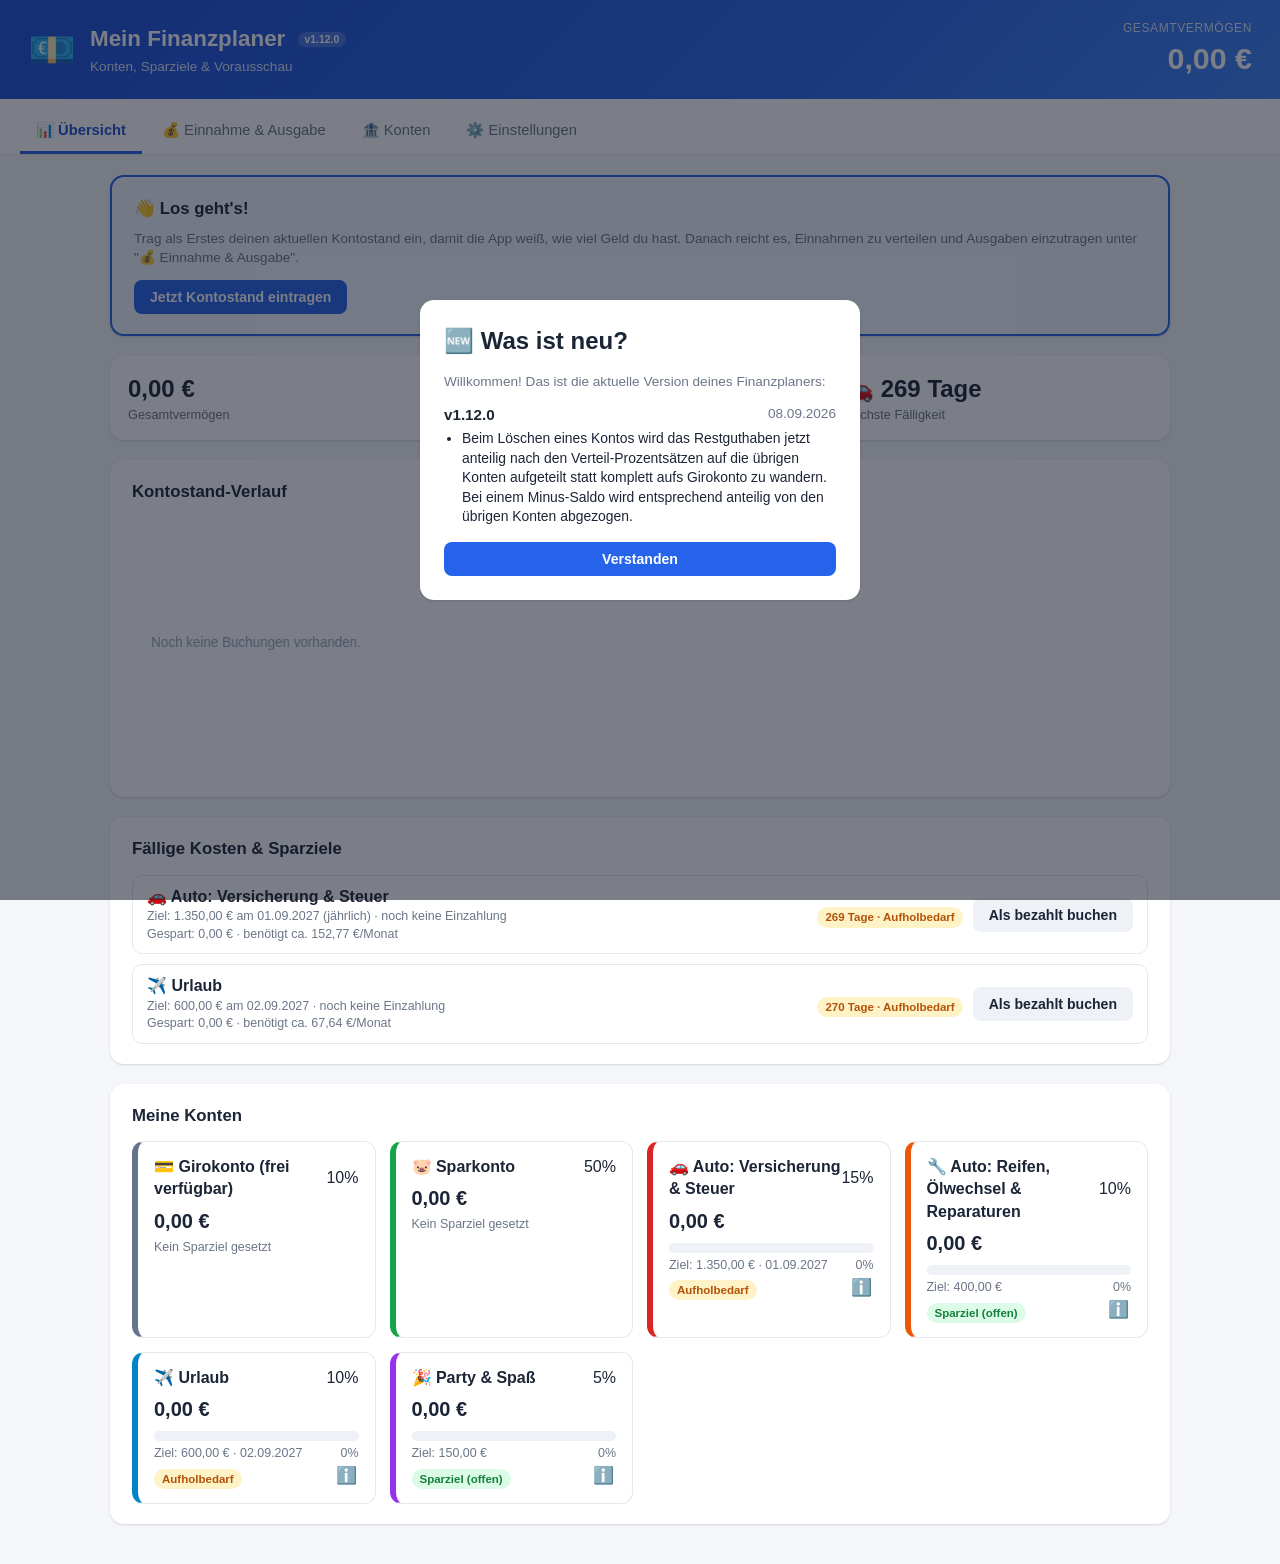
==== index.html @ ee5bfa44 "Distribute deleted account's balance proportionally instead of all to Girokonto Beim Löschen eines K" ====
<!DOCTYPE html>
<html lang="de">
<head>
<meta charset="UTF-8">
<meta name="viewport" content="width=device-width, initial-scale=1.0">
<title>Mein Finanzplaner</title>
<!-- ?v= muss bei jedem Release zusammen mit APP_VERSION in js/app.js erhöht werden,
     sonst liefert der Browser-Cache (max-age 10 Min. auf GitHub Pages) alte Dateien aus. -->
<link rel="stylesheet" href="css/style.css?v=1.12.0">
</head>
<body>

<header class="app-header">
  <div class="brand">
    <span class="brand-emoji">💶</span>
    <div>
      <h1>Mein Finanzplaner <span class="version-tag" id="versionTag">v0.0.0</span></h1>
      <p class="subtitle">Konten, Sparziele &amp; Vorausschau</p>
    </div>
  </div>
  <div class="total-balance">
    <span class="label">Gesamtvermögen</span>
    <span class="value" id="totalBalance">0,00&nbsp;€</span>
  </div>
</header>

<div id="updateModalOverlay" class="modal-overlay" hidden>
  <div class="modal-box">
    <h2>🆕 Was ist neu?</h2>
    <div id="updateModalBody"></div>
    <button id="updateModalClose" class="btn-primary">Verstanden</button>
  </div>
</div>

<div id="serverUpdateBanner" class="update-banner" hidden>
  <span id="serverUpdateText">🔄 Neue Version verfügbar</span>
  <div class="update-banner-actions">
    <button id="serverUpdateReloadBtn" class="btn-primary">Aktualisieren</button>
    <button id="serverUpdateDismissBtn" class="btn-secondary">Später</button>
  </div>
</div>

<div id="goalInfoModalOverlay" class="modal-overlay" hidden>
  <div class="modal-box">
    <h2 id="goalInfoTitle">ℹ️ Sparziel</h2>
    <div id="goalInfoBody"></div>
    <button id="goalInfoClose" class="btn-primary">Schließen</button>
  </div>
</div>

<nav class="tabs" id="tabs">
  <button class="tab-btn active" data-tab="uebersicht">📊 Übersicht</button>
  <button class="tab-btn" data-tab="verteilen">💰 Einnahme &amp; Ausgabe</button>
  <button class="tab-btn" data-tab="konten">🏦 Konten</button>
  <button class="tab-btn" data-tab="einstellungen">⚙️ Einstellungen</button>
</nav>

<main id="app">

  <!-- ÜBERSICHT -->
  <section id="tab-uebersicht" class="tab-panel active">
    <div id="onboardingHint" class="card onboarding-hint" hidden>
      <h2>👋 Los geht's!</h2>
      <p class="hint">Trag als Erstes deinen aktuellen Kontostand ein, damit die App weiß, wie viel Geld du hast. Danach reicht es, Einnahmen zu verteilen und Ausgaben einzutragen unter "💰 Einnahme &amp; Ausgabe".</p>
      <button id="onboardingGoBtn" class="btn-primary">Jetzt Kontostand eintragen</button>
    </div>

    <div class="summary-row" id="summaryRow"></div>

    <div class="card">
      <h2>Kontostand-Verlauf</h2>
      <canvas id="balanceChart"></canvas>
    </div>

    <div class="card">
      <h2>Fällige Kosten &amp; Sparziele</h2>
      <div id="upcomingList" class="upcoming-list"></div>
    </div>

    <div class="card">
      <h2>Meine Konten</h2>
      <div id="accountCards" class="account-grid"></div>
    </div>
  </section>

  <!-- VERTEILEN -->
  <section id="tab-verteilen" class="tab-panel">
    <div class="card">
      <h2>💰 Einnahme verteilen</h2>
      <p class="hint">Trag ein, wie viel Geld reinkommt (z.&nbsp;B. Taschengeld oder Lohn). Standardmäßig verteilt die Software es automatisch nach deinen Prozentsätzen auf deine Konten – du kannst es aber auch direkt einem einzelnen Konto gutschreiben.</p>
      <form id="distributeForm" class="inline-form">
        <label>Betrag (€)
          <input type="number" id="distAmount" step="0.01" min="0.01" required placeholder="z.B. 150">
        </label>
        <label>Ziel
          <select id="distTarget"></select>
        </label>
        <label>Quelle
          <select id="distSource">
            <option>Taschengeld</option>
            <option>Job / Lohn</option>
            <option>Geschenk</option>
            <option>Sonstiges</option>
          </select>
        </label>
        <label>Datum
          <input type="date" id="distDate" required>
        </label>
        <button type="submit" class="btn-primary">Verteilen</button>
      </form>
      <div id="distPreview" class="dist-preview"></div>
    </div>

    <div class="card">
      <h2>💸 Ausgabe buchen</h2>
      <p class="hint">Hast du gerade Geld ausgegeben (z.&nbsp;B. Kino, Essen, Bus)? Standardmäßig wird das anteilig von allen Konten abgezogen (genau umgekehrt wie beim Verteilen einer Einnahme) – du kannst aber auch gezielt nur ein einzelnes Konto wählen, z.&nbsp;B. um spontan 10&nbsp;€ von "Auto: Versicherung &amp; Steuer" abzuziehen. Für die reguläre Fällig-Zahlung eines Sparziels nutz stattdessen "Als bezahlt buchen" auf der Übersicht.</p>
      <form id="expenseForm" class="inline-form">
        <label>Betrag (€)
          <input type="number" id="expenseAmount" step="0.01" min="0.01" required placeholder="z.B. 10">
        </label>
        <label>Konto
          <select id="expenseTarget"></select>
        </label>
        <label>Datum
          <input type="date" id="expenseDate" required>
        </label>
        <label class="grow">Notiz
          <input type="text" id="expenseNote" placeholder="optional, z.B. Kino">
        </label>
        <button type="submit" class="btn-primary">Buchen</button>
      </form>
      <div id="expensePreview" class="dist-preview"></div>
    </div>

    <div class="card">
      <h2>Verlauf</h2>
      <div id="distHistory"></div>
    </div>
  </section>

  <!-- KONTEN -->
  <section id="tab-konten" class="tab-panel">
    <div class="card">
      <h2>Konten verwalten</h2>
      <p class="hint">Lege beliebig viele Konten an (z.&nbsp;B. Sparkonto, Auto, Urlaub, Party). Jedes Konto kann einen festen Verteil-Anteil (%) und optional ein Sparziel mit Datum haben.</p>
      <p class="pct-total">Verteilte Prozente insgesamt: <strong id="pctTotal">0%</strong></p>
      <div id="accountEditList" class="account-edit-list"></div>
      <button id="addAccountBtn" class="btn-secondary">+ Neues Konto</button>
    </div>
  </section>

  <!-- EINSTELLUNGEN -->
  <section id="tab-einstellungen" class="tab-panel">
    <div class="card">
      <h2>Kontostand abgleichen</h2>
      <p class="hint">Für die <strong>Ersteinrichtung</strong>: Schau in deiner Banking-App (z.&nbsp;B. Sparkasse) nach, wie viel wirklich auf dem Konto ist, und trag den Betrag hier ein. Danach reicht es im Alltag, Einnahmen zu verteilen und Ausgaben einzutragen unter "💰 Einnahme &amp; Ausgabe".</p>
      <p class="hint">Falls du mal vergessen hast, etwas einzutragen und der Kontostand nicht mehr stimmt: hier jederzeit neu abgleichen. Die App vergleicht deine Eingabe mit dem hier erfassten Stand und bucht nur die <strong>Differenz</strong> nach: Ist mehr Geld da, wird der neue Teil nach deinen Verteil-Prozentsätzen auf die Konten gebucht. Ist weniger Geld da, wird die Differenz als nicht einzeln erfasste Ausgabe anteilig von allen Konten abgezogen.</p>
      <p class="hint">Aktuell im Planer erfasst: <strong id="trackedTotalHint">0,00 €</strong> · Letzter Abgleich: <strong id="lastReconcileHint">noch nie</strong></p>
      <form id="reconcileForm" class="inline-form">
        <label>Kontostand laut Bank (€)
          <input type="number" id="reconcileAmount" step="0.01" min="0" required placeholder="z.B. 542.30">
        </label>
        <label>Datum
          <input type="date" id="reconcileDate" required>
        </label>
        <button type="submit" class="btn-primary">Abgleichen</button>
      </form>
      <div id="reconcilePreview" class="dist-preview"></div>
    </div>

    <div class="card">
      <h2>Backup</h2>
      <p class="hint">Alle Daten liegen nur in deinem Browser (localStorage). Exportiere regelmäßig ein Backup, damit nichts verloren geht.</p>
      <div class="backup-actions">
        <button id="exportBtn" class="btn-secondary">⬇️ Backup exportieren (JSON)</button>
        <label class="btn-secondary file-label">⬆️ Backup importieren
          <input type="file" id="importInput" accept="application/json" hidden>
        </label>
      </div>
    </div>

    <div class="card danger-zone">
      <h2>⚠️ Alle Daten löschen</h2>
      <p class="hint">Löscht wirklich <strong>alles</strong>: alle Konten, Sparziele und Buchungen. Die App startet danach komplett leer, so wie bei der ersten Installation. Das kann <strong>nicht rückgängig</strong> gemacht werden – exportier dir vorher lieber ein Backup.</p>
      <button id="resetBtn" class="btn-danger">🗑️ Komplett zurücksetzen</button>
    </div>

    <div class="card">
      <h2>Versionsverlauf</h2>
      <div id="versionHistory" class="version-history"></div>
    </div>
  </section>

</main>

<div id="toast" class="toast"></div>

<script src="js/app.js?v=1.12.0"></script>
</body>
</html>
---- css/style.css ----
:root{
  --bg:#f4f6f9;
  --card-bg:#ffffff;
  --text:#1c2536;
  --muted:#6b7688;
  --border:#e4e8ef;
  --accent:#2563eb;
  --accent-dark:#1d4ed8;
  --green:#16a34a;
  --red:#dc2626;
  --orange:#ea580c;
  --radius:14px;
  --shadow:0 1px 3px rgba(20,25,40,.06), 0 1px 2px rgba(20,25,40,.08);
  font-family:-apple-system,BlinkMacSystemFont,"Segoe UI",Roboto,Helvetica,Arial,sans-serif;
}

*{box-sizing:border-box;}
body{
  margin:0;
  background:var(--bg);
  color:var(--text);
  line-height:1.4;
}

.app-header{
  display:flex;
  align-items:center;
  justify-content:space-between;
  gap:16px;
  padding:20px 28px;
  background:linear-gradient(135deg,#1d4ed8,#2563eb 60%,#3b82f6);
  color:#fff;
  flex-wrap:wrap;
}
.brand{display:flex;align-items:center;gap:14px;}
.brand-emoji{font-size:2.4rem;}
.app-header h1{margin:0;font-size:1.4rem;}
.version-tag{
  font-size:.65rem;
  font-weight:600;
  background:rgba(255,255,255,.18);
  padding:2px 7px;
  border-radius:999px;
  vertical-align:middle;
  margin-left:6px;
}
.subtitle{margin:2px 0 0;font-size:.85rem;opacity:.85;}
.total-balance{text-align:right;}
.total-balance .label{display:block;font-size:.75rem;opacity:.85;text-transform:uppercase;letter-spacing:.05em;}
.total-balance .value{font-size:1.9rem;font-weight:700;}

.tabs{
  display:flex;
  gap:4px;
  padding:10px 20px 0;
  background:var(--card-bg);
  border-bottom:1px solid var(--border);
  overflow-x:auto;
  position:sticky;
  top:0;
  z-index:10;
}
.tab-btn{
  border:none;
  background:transparent;
  padding:12px 16px;
  font-size:.92rem;
  cursor:pointer;
  color:var(--muted);
  border-bottom:3px solid transparent;
  white-space:nowrap;
}
.tab-btn:hover{color:var(--text);}
.tab-btn.active{color:var(--accent-dark);border-bottom-color:var(--accent);font-weight:600;}

main{max-width:1100px;margin:0 auto;padding:20px;}
.tab-panel{display:none;}
.tab-panel.active{display:block;}

.card{
  background:var(--card-bg);
  border-radius:var(--radius);
  box-shadow:var(--shadow);
  padding:20px 22px;
  margin-bottom:20px;
}
.card h2{margin-top:0;font-size:1.05rem;}
.card canvas{display:block;max-width:100%;}
.hint{color:var(--muted);font-size:.85rem;margin-top:-6px;}

.summary-row{
  display:grid;
  grid-template-columns:repeat(auto-fit,minmax(180px,1fr));
  gap:14px;
  margin-bottom:20px;
}
.summary-tile{
  background:var(--card-bg);
  border-radius:var(--radius);
  box-shadow:var(--shadow);
  padding:16px 18px;
}
.summary-tile .num{font-size:1.5rem;font-weight:700;}
.summary-tile .lbl{color:var(--muted);font-size:.8rem;}

.account-grid{
  display:grid;
  grid-template-columns:repeat(auto-fill,minmax(240px,1fr));
  gap:14px;
}
.account-card{
  border:1px solid var(--border);
  border-radius:12px;
  padding:14px 16px;
  border-left:6px solid var(--accent);
}
.account-card .acc-head{display:flex;justify-content:space-between;align-items:center;}
.account-card .acc-name{font-weight:600;}
.account-card .acc-balance{font-size:1.25rem;font-weight:700;margin:6px 0 4px;}
.progress-outer{
  position:relative;
  background:#eef1f6;
  border-radius:8px;
  height:10px;
  margin:8px 0 4px;
}
.progress-inner{height:100%;border-radius:8px;background:var(--accent);transition:width .3s;overflow:hidden;}
.progress-marker{
  position:absolute;
  top:-3px;
  bottom:-3px;
  width:2px;
  background:#1c2536;
  border-radius:1px;
}
.acc-goal-meta{font-size:.78rem;color:var(--muted);display:flex;justify-content:space-between;flex-wrap:wrap;gap:4px;}
.badge{
  display:inline-block;
  font-size:.72rem;
  font-weight:600;
  padding:2px 8px;
  border-radius:999px;
  margin-top:6px;
}
.badge.ok{background:#dcfce7;color:#15803d;}
.badge.warn{background:#fef3c7;color:#b45309;}
.badge.bad{background:#fee2e2;color:#b91c1c;}
.badge.done{background:#dbeafe;color:#1d4ed8;}

.acc-badge-row{display:flex;align-items:center;justify-content:space-between;gap:8px;}
.acc-badge-row .icon-btn{font-size:1.05rem;padding:2px;}
.acc-badge-row .icon-btn:hover{color:var(--accent);}

.goal-info-rates{display:flex;gap:12px;margin:12px 0;}
.goal-info-rate{
  flex:1;
  background:#eef1f6;
  border-radius:10px;
  padding:12px;
  text-align:center;
}
.goal-info-rate .num{display:block;font-size:1.15rem;font-weight:700;color:var(--text);}
.goal-info-rate .lbl{font-size:.75rem;color:var(--muted);}

.upcoming-list{display:flex;flex-direction:column;gap:10px;}
.upcoming-item{
  display:flex;
  justify-content:space-between;
  align-items:center;
  gap:12px;
  border:1px solid var(--border);
  border-radius:10px;
  padding:10px 14px;
  flex-wrap:wrap;
}
.upcoming-item .u-main{display:flex;flex-direction:column;}
.upcoming-item .u-title{font-weight:600;}
.upcoming-item .u-sub{font-size:.78rem;color:var(--muted);}
.upcoming-item .u-right{display:flex;align-items:center;gap:10px;}
.empty-hint{color:var(--muted);font-size:.85rem;font-style:italic;}

.inline-form{
  display:flex;
  flex-wrap:wrap;
  gap:14px;
  align-items:end;
}
.inline-form label{
  display:flex;
  flex-direction:column;
  font-size:.78rem;
  color:var(--muted);
  gap:4px;
}
.inline-form label.grow{flex:1 1 200px;}
.inline-form input,.inline-form select{
  padding:8px 10px;
  border:1px solid var(--border);
  border-radius:8px;
  font-size:.9rem;
  min-width:130px;
}

.btn-primary,.btn-secondary,.btn-danger{
  border:none;
  border-radius:8px;
  padding:9px 16px;
  font-size:.88rem;
  cursor:pointer;
  font-weight:600;
}
.btn-primary{background:var(--accent);color:#fff;}
.btn-primary:hover{background:var(--accent-dark);}
.btn-secondary{background:#eef1f6;color:var(--text);}
.btn-secondary:hover{background:#e2e6ee;}
.btn-danger{background:#fee2e2;color:#b91c1c;}
.btn-danger:hover{background:#fecaca;}
.file-label{display:inline-flex;align-items:center;cursor:pointer;}

.dist-preview{margin-top:16px;}
.dist-row{
  display:flex;
  justify-content:space-between;
  padding:8px 0;
  border-bottom:1px solid var(--border);
  font-size:.9rem;
}
.dist-row:last-child{border-bottom:none;font-weight:700;}

.pct-total{font-size:.85rem;color:var(--muted);}

.onboarding-hint{
  border:2px solid var(--accent);
  background:#eff6ff;
}
.onboarding-hint h2{margin-top:0;}

.account-edit-list{display:flex;flex-direction:column;gap:12px;margin-bottom:14px;}
.account-edit-card{
  border:1px solid var(--border);
  border-radius:12px;
  padding:14px 16px;
}
.account-edit-card .row{
  display:flex;
  flex-wrap:wrap;
  gap:12px;
  align-items:end;
  margin-bottom:8px;
}
.account-edit-card label{
  display:flex;flex-direction:column;font-size:.75rem;color:var(--muted);gap:3px;
}
.account-edit-card input[type=text],
.account-edit-card input[type=number],
.account-edit-card input[type=date]{
  padding:7px 9px;border:1px solid var(--border);border-radius:7px;font-size:.87rem;
}
.account-edit-card input[type=color]{width:44px;height:34px;padding:2px;border:1px solid var(--border);border-radius:7px;}
.account-edit-card .goal-fields{display:none;gap:12px;flex-wrap:wrap;}
.account-edit-card.has-goal .goal-fields{display:flex;}
.account-edit-card .card-actions{display:flex;gap:8px;justify-content:flex-end;}

.table-wrap{overflow-x:auto;}
table{width:100%;border-collapse:collapse;font-size:.88rem;}
th,td{text-align:left;padding:8px 10px;border-bottom:1px solid var(--border);white-space:nowrap;}
th{color:var(--muted);font-weight:600;font-size:.78rem;text-transform:uppercase;}
.amount-pos{color:var(--green);font-weight:600;}
.amount-neg{color:var(--red);font-weight:600;}

.backup-actions{display:flex;gap:12px;flex-wrap:wrap;}

.danger-zone{border:1px solid #fecaca;}
.danger-zone h2{color:#b91c1c;}

.toast{
  position:fixed;
  bottom:24px;
  left:50%;
  transform:translateX(-50%) translateY(20px);
  background:#1c2536;
  color:#fff;
  padding:10px 18px;
  border-radius:8px;
  font-size:.88rem;
  opacity:0;
  pointer-events:none;
  transition:opacity .25s, transform .25s;
  z-index:100;
}
.toast.show{opacity:1;transform:translateX(-50%) translateY(0);}

.update-banner{
  position:fixed;
  left:50%;
  bottom:20px;
  transform:translateX(-50%);
  display:flex;
  align-items:center;
  gap:16px;
  flex-wrap:wrap;
  justify-content:center;
  background:var(--text);
  color:#fff;
  padding:12px 18px;
  border-radius:12px;
  box-shadow:var(--shadow);
  font-size:.88rem;
  z-index:150;
  max-width:calc(100% - 32px);
}
.update-banner[hidden]{display:none;}
.update-banner-actions{display:flex;gap:8px;flex-shrink:0;}
.update-banner .btn-secondary{background:rgba(255,255,255,.15);color:#fff;}
.update-banner .btn-secondary:hover{background:rgba(255,255,255,.25);}

.icon-btn{
  background:none;border:none;cursor:pointer;font-size:1rem;color:var(--muted);
}
.icon-btn:hover{color:var(--red);}

.modal-overlay{
  position:fixed;
  inset:0;
  background:rgba(15,20,35,.55);
  display:flex;
  align-items:center;
  justify-content:center;
  padding:20px;
  z-index:200;
}
.modal-overlay[hidden]{display:none;}
.modal-box{
  background:var(--card-bg);
  border-radius:var(--radius);
  box-shadow:var(--shadow);
  padding:24px;
  max-width:440px;
  width:100%;
  max-height:80vh;
  overflow-y:auto;
}
.modal-box h2{margin-top:0;}
.modal-box .btn-primary{margin-top:12px;width:100%;}

.version-history{display:flex;flex-direction:column;gap:14px;}
.version-entry{border-bottom:1px solid var(--border);padding-bottom:12px;}
.version-entry:last-child{border-bottom:none;padding-bottom:0;}
.version-entry-head{
  display:flex;
  justify-content:space-between;
  font-size:.85rem;
  color:var(--muted);
  margin-bottom:4px;
}
.version-entry-head strong{color:var(--text);font-size:.95rem;}
.version-entry ul{margin:0;padding-left:18px;font-size:.87rem;}
.version-entry li{margin-bottom:3px;}

@media (max-width:640px){
  .app-header{padding:16px;}
  .total-balance .value{font-size:1.4rem;}
  main{padding:12px;}
  .card{padding:16px;}
  .app-header h1{font-size:1.15rem;}

  /* Tabellen als Karten statt horizontal scrollbarer Zeilen */
  .table-wrap table{width:100%;}
  .table-wrap thead{display:none;}
  .table-wrap tr{
    display:block;
    border:1px solid var(--border);
    border-radius:10px;
    padding:6px 12px;
    margin-bottom:10px;
  }
  .table-wrap tr:last-child{margin-bottom:0;}
  .table-wrap td{
    display:flex;
    justify-content:space-between;
    align-items:center;
    gap:10px;
    white-space:normal;
    text-align:right;
    border-bottom:1px solid var(--border);
    padding:7px 0;
  }
  .table-wrap td:last-child{border-bottom:none;}
  .table-wrap td::before{
    content:attr(data-label);
    color:var(--muted);
    font-size:.75rem;
    text-transform:uppercase;
    letter-spacing:.03em;
    text-align:left;
  }
  .table-wrap td:empty::before,
  .table-wrap td[data-label=""]::before{content:none;}
  .table-wrap td[data-label=""]{justify-content:flex-end;}
}
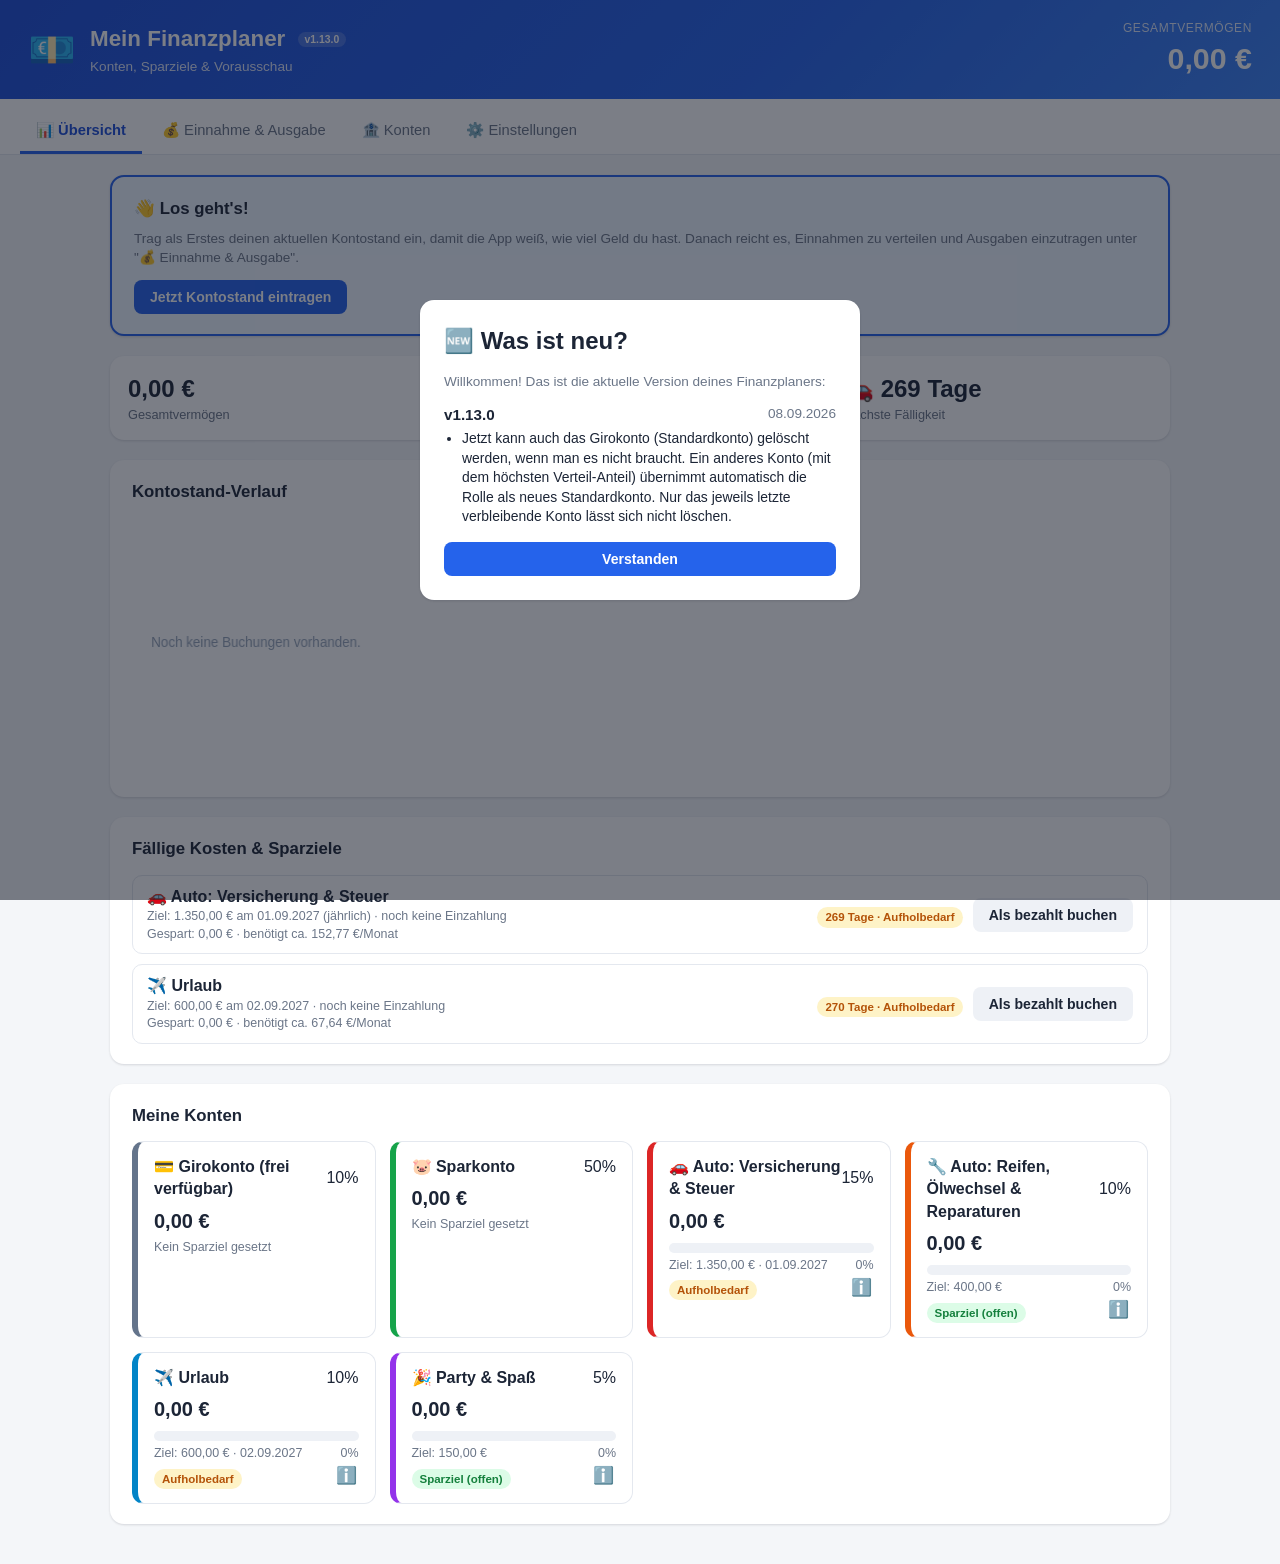
==== commit b4629a67: "Allow deleting the default (Girokonto) account too Bisher gab es für das Standardkonto (isDefault, z" ====
--- a/index.html
+++ b/index.html
@@ -6,7 +6,7 @@
 <title>Mein Finanzplaner</title>
 <!-- ?v= muss bei jedem Release zusammen mit APP_VERSION in js/app.js erhöht werden,
      sonst liefert der Browser-Cache (max-age 10 Min. auf GitHub Pages) alte Dateien aus. -->
-<link rel="stylesheet" href="css/style.css?v=1.12.0">
+<link rel="stylesheet" href="css/style.css?v=1.13.0">
 </head>
 <body>
 
@@ -195,6 +195,6 @@
 
 <div id="toast" class="toast"></div>
 
-<script src="js/app.js?v=1.12.0"></script>
+<script src="js/app.js?v=1.13.0"></script>
 </body>
 </html>
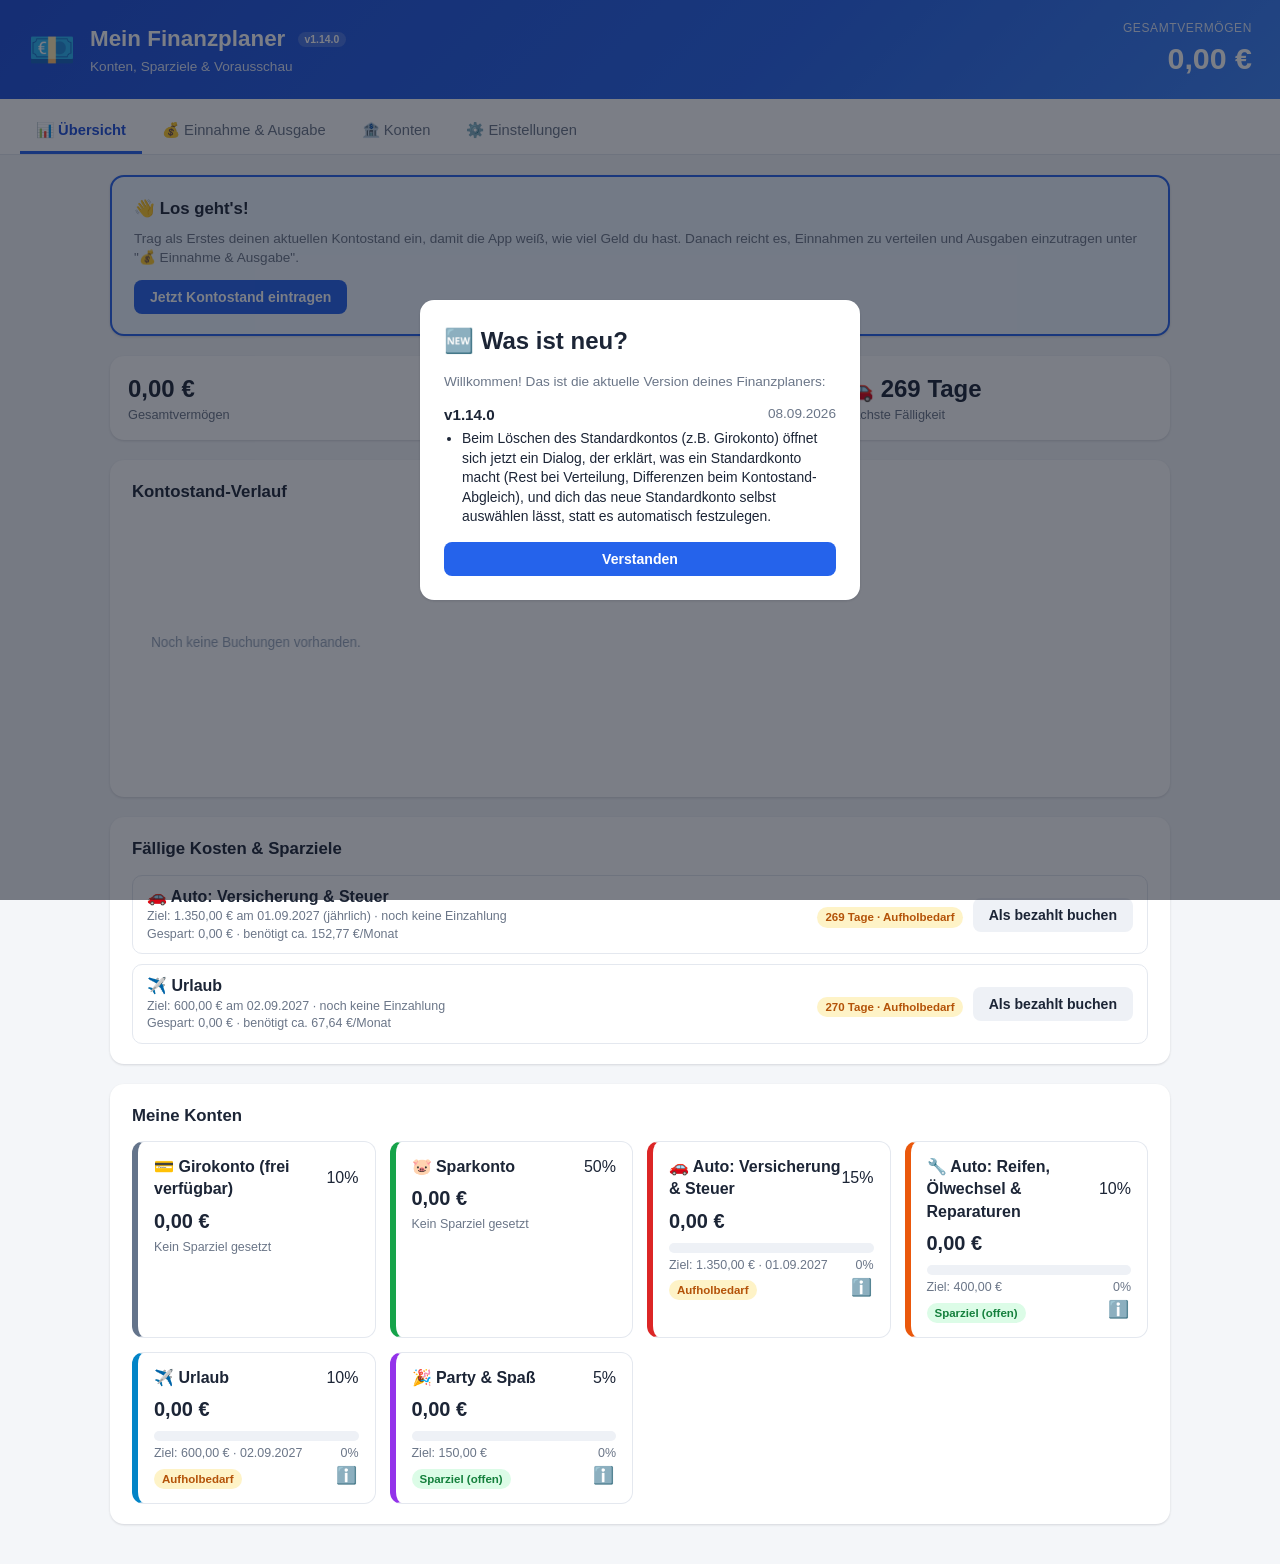
==== commit 961d7450: "Let user pick the new default account via a dialog instead of auto-selecting Beim Löschen des Standa" ====
--- a/index.html
+++ b/index.html
@@ -6,7 +6,7 @@
 <title>Mein Finanzplaner</title>
 <!-- ?v= muss bei jedem Release zusammen mit APP_VERSION in js/app.js erhöht werden,
      sonst liefert der Browser-Cache (max-age 10 Min. auf GitHub Pages) alte Dateien aus. -->
-<link rel="stylesheet" href="css/style.css?v=1.13.0">
+<link rel="stylesheet" href="css/style.css?v=1.14.0">
 </head>
 <body>
 
@@ -45,6 +45,17 @@
     <h2 id="goalInfoTitle">ℹ️ Sparziel</h2>
     <div id="goalInfoBody"></div>
     <button id="goalInfoClose" class="btn-primary">Schließen</button>
+  </div>
+</div>
+
+<div id="deleteAccountModalOverlay" class="modal-overlay" hidden>
+  <div class="modal-box">
+    <h2>🗑️ Konto löschen</h2>
+    <div id="deleteAccountBody"></div>
+    <div class="modal-actions">
+      <button id="deleteAccountCancel" class="btn-secondary">Abbrechen</button>
+      <button id="deleteAccountConfirm" class="btn-danger">Konto löschen</button>
+    </div>
   </div>
 </div>
 
@@ -195,6 +206,6 @@
 
 <div id="toast" class="toast"></div>
 
-<script src="js/app.js?v=1.13.0"></script>
+<script src="js/app.js?v=1.14.0"></script>
 </body>
 </html>
--- a/css/style.css
+++ b/css/style.css
@@ -342,6 +342,10 @@
 }
 .modal-box h2{margin-top:0;}
 .modal-box .btn-primary{margin-top:12px;width:100%;}
+.modal-actions{display:flex;gap:10px;margin-top:12px;}
+.modal-actions button{flex:1;margin-top:0;}
+.modal-box select{width:100%;padding:8px 10px;border:1px solid var(--border);border-radius:8px;font-size:.9rem;margin-top:4px;}
+.modal-box label{display:block;font-size:.85rem;color:var(--muted);margin-top:10px;}
 
 .version-history{display:flex;flex-direction:column;gap:14px;}
 .version-entry{border-bottom:1px solid var(--border);padding-bottom:12px;}
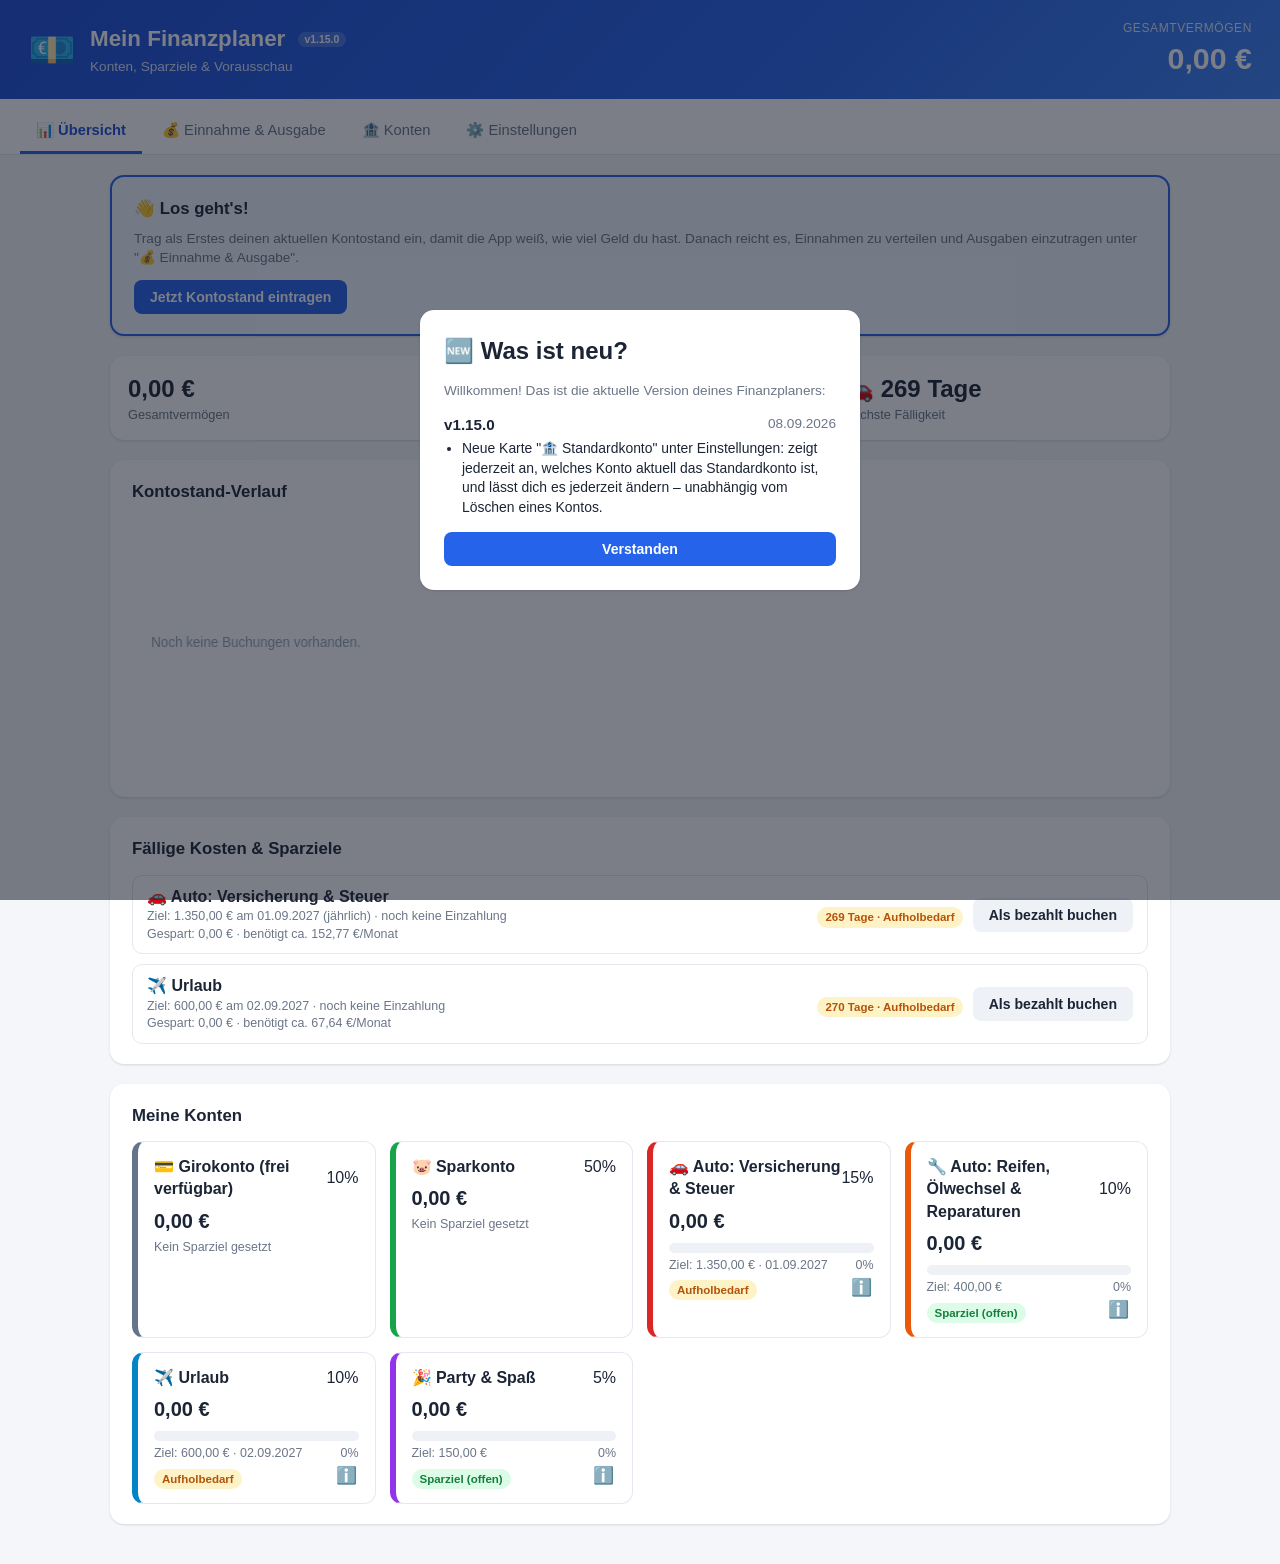
==== commit 94ebb062: "Add standing Standardkonto card in Settings, independent of deletion Der Nutzer meldete, dass beim L" ====
--- a/index.html
+++ b/index.html
@@ -6,7 +6,7 @@
 <title>Mein Finanzplaner</title>
 <!-- ?v= muss bei jedem Release zusammen mit APP_VERSION in js/app.js erhöht werden,
      sonst liefert der Browser-Cache (max-age 10 Min. auf GitHub Pages) alte Dateien aus. -->
-<link rel="stylesheet" href="css/style.css?v=1.14.0">
+<link rel="stylesheet" href="css/style.css?v=1.15.0">
 </head>
 <body>
 
@@ -163,6 +163,18 @@
   <!-- EINSTELLUNGEN -->
   <section id="tab-einstellungen" class="tab-panel">
     <div class="card">
+      <h2>🏦 Standardkonto</h2>
+      <p class="hint">Das Standardkonto ist der "Auffang"-Topf der App: Es bekommt automatisch den Rest bei "Einnahme verteilen" und "Ausgabe buchen" (Option "Alle Konten"), sowie nicht einzeln erfasste Differenzen beim Kontostand-Abgleich.</p>
+      <p class="hint">Aktuelles Standardkonto: <strong id="currentDefaultAccount">–</strong></p>
+      <form id="defaultAccountForm" class="inline-form">
+        <label>Neues Standardkonto
+          <select id="defaultAccountSelect"></select>
+        </label>
+        <button type="submit" class="btn-primary">Übernehmen</button>
+      </form>
+    </div>
+
+    <div class="card">
       <h2>Kontostand abgleichen</h2>
       <p class="hint">Für die <strong>Ersteinrichtung</strong>: Schau in deiner Banking-App (z.&nbsp;B. Sparkasse) nach, wie viel wirklich auf dem Konto ist, und trag den Betrag hier ein. Danach reicht es im Alltag, Einnahmen zu verteilen und Ausgaben einzutragen unter "💰 Einnahme &amp; Ausgabe".</p>
       <p class="hint">Falls du mal vergessen hast, etwas einzutragen und der Kontostand nicht mehr stimmt: hier jederzeit neu abgleichen. Die App vergleicht deine Eingabe mit dem hier erfassten Stand und bucht nur die <strong>Differenz</strong> nach: Ist mehr Geld da, wird der neue Teil nach deinen Verteil-Prozentsätzen auf die Konten gebucht. Ist weniger Geld da, wird die Differenz als nicht einzeln erfasste Ausgabe anteilig von allen Konten abgezogen.</p>
@@ -206,6 +218,6 @@
 
 <div id="toast" class="toast"></div>
 
-<script src="js/app.js?v=1.14.0"></script>
+<script src="js/app.js?v=1.15.0"></script>
 </body>
 </html>
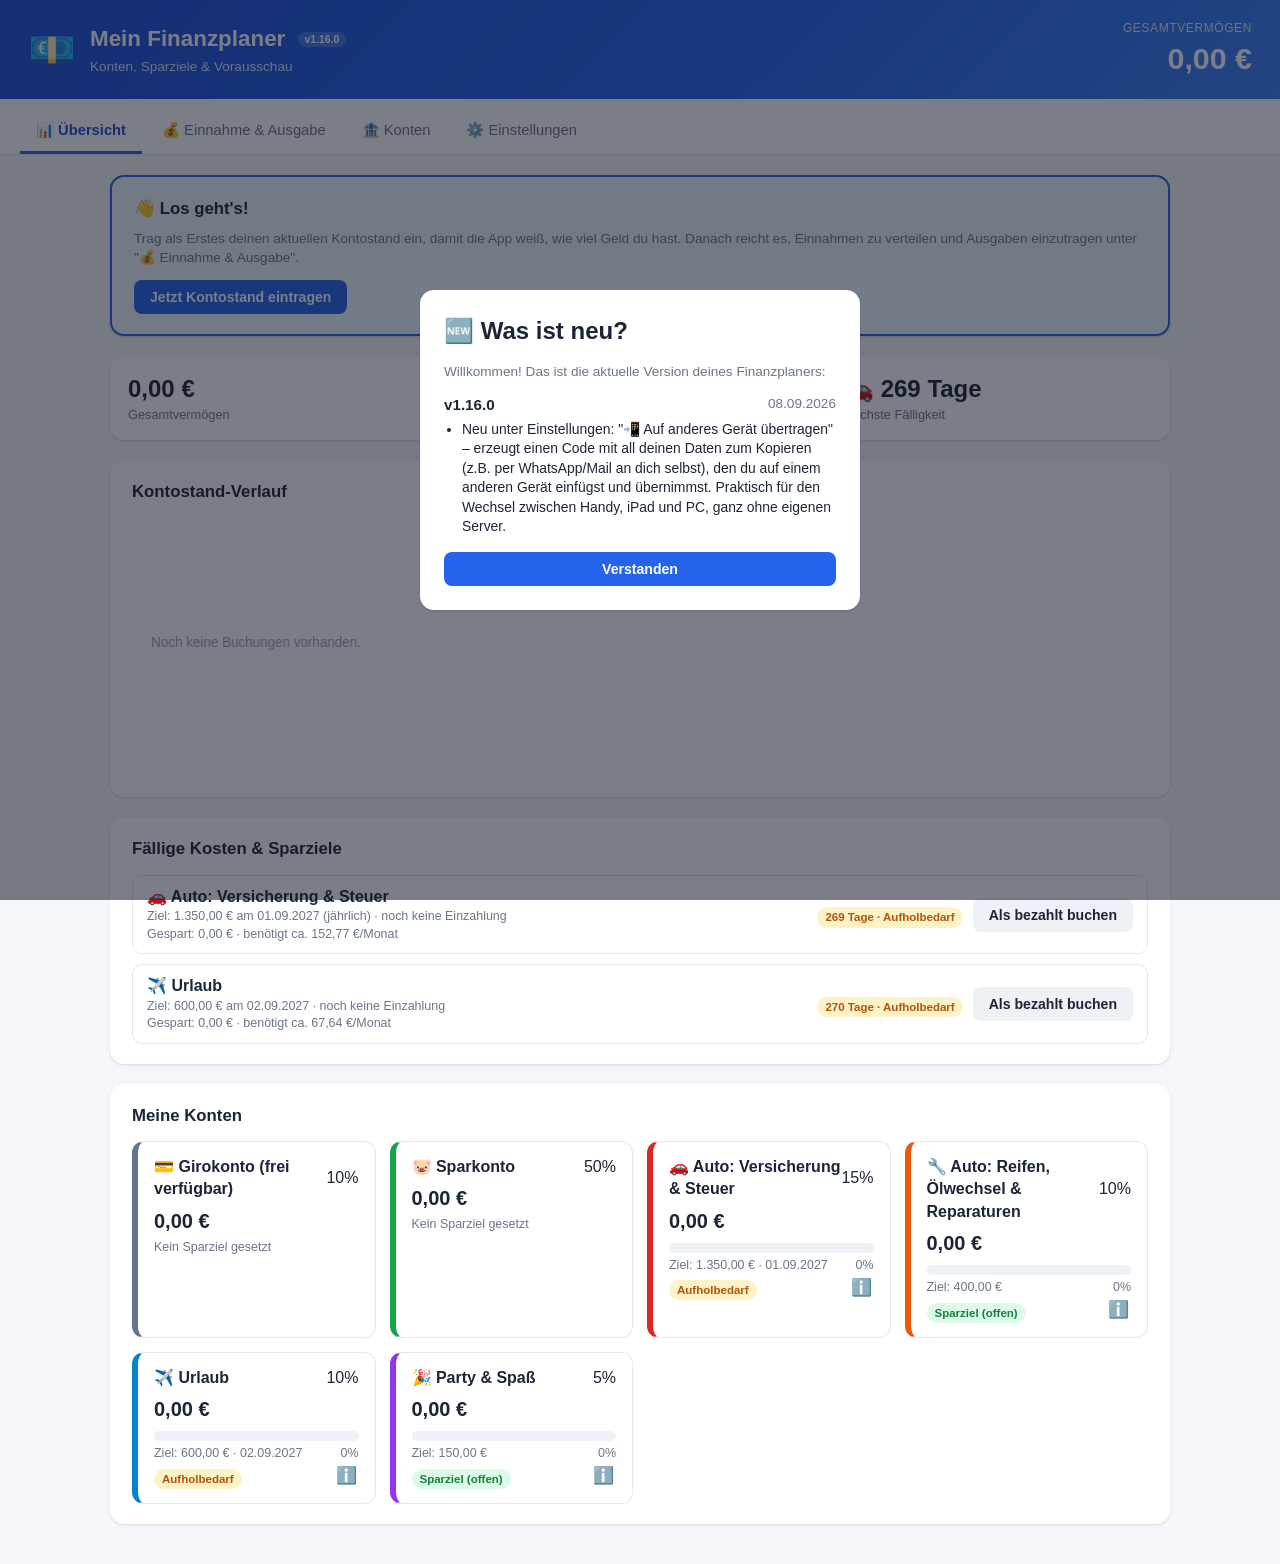
==== commit 96d02fd3: "Add device-to-device transfer code (copy/paste, no server needed) Neue Karte "📲 Auf anderes Gerät üb" ====
--- a/index.html
+++ b/index.html
@@ -6,7 +6,7 @@
 <title>Mein Finanzplaner</title>
 <!-- ?v= muss bei jedem Release zusammen mit APP_VERSION in js/app.js erhöht werden,
      sonst liefert der Browser-Cache (max-age 10 Min. auf GitHub Pages) alte Dateien aus. -->
-<link rel="stylesheet" href="css/style.css?v=1.15.0">
+<link rel="stylesheet" href="css/style.css?v=1.16.0">
 </head>
 <body>
 
@@ -202,6 +202,24 @@
       </div>
     </div>
 
+    <div class="card">
+      <h2>📲 Auf anderes Gerät übertragen</h2>
+      <p class="hint">Für ein zweites Gerät (z.&nbsp;B. vom Handy aufs iPad): Erzeuge hier einen Code mit all deinen Daten, kopier ihn und schick ihn dir selbst (z.&nbsp;B. per WhatsApp, Mail oder Notizen-App) aufs andere Gerät. Dort einfach unten einfügen. Der Code ist recht lang – das liegt daran, dass die App komplett ohne eigenen Server läuft und nichts online zwischenspeichert.</p>
+
+      <p class="hint"><strong>Code erzeugen:</strong></p>
+      <div class="backup-actions">
+        <button id="generateCodeBtn" class="btn-secondary">🔑 Code erzeugen</button>
+        <button id="copyCodeBtn" class="btn-secondary" hidden>📋 Code kopieren</button>
+      </div>
+      <textarea id="transferCodeOutput" class="transfer-textarea" readonly hidden placeholder="Hier erscheint dein Code."></textarea>
+
+      <hr class="transfer-divider">
+
+      <p class="hint"><strong>Code von einem anderen Gerät einfügen:</strong></p>
+      <textarea id="transferCodeInput" class="transfer-textarea" placeholder="Code hier einfügen..."></textarea>
+      <button id="importCodeBtn" class="btn-primary">Code übernehmen</button>
+    </div>
+
     <div class="card danger-zone">
       <h2>⚠️ Alle Daten löschen</h2>
       <p class="hint">Löscht wirklich <strong>alles</strong>: alle Konten, Sparziele und Buchungen. Die App startet danach komplett leer, so wie bei der ersten Installation. Das kann <strong>nicht rückgängig</strong> gemacht werden – exportier dir vorher lieber ein Backup.</p>
@@ -218,6 +236,6 @@
 
 <div id="toast" class="toast"></div>
 
-<script src="js/app.js?v=1.15.0"></script>
+<script src="js/app.js?v=1.16.0"></script>
 </body>
 </html>
--- a/css/style.css
+++ b/css/style.css
@@ -269,6 +269,20 @@
 .amount-neg{color:var(--red);font-weight:600;}
 
 .backup-actions{display:flex;gap:12px;flex-wrap:wrap;}
+
+.transfer-textarea{
+  width:100%;
+  min-height:90px;
+  margin:10px 0;
+  padding:10px 12px;
+  border:1px solid var(--border);
+  border-radius:8px;
+  font-family:ui-monospace,SFMono-Regular,Menlo,Consolas,monospace;
+  font-size:.78rem;
+  resize:vertical;
+  box-sizing:border-box;
+}
+.transfer-divider{border:none;border-top:1px solid var(--border);margin:18px 0;}
 
 .danger-zone{border:1px solid #fecaca;}
 .danger-zone h2{color:#b91c1c;}
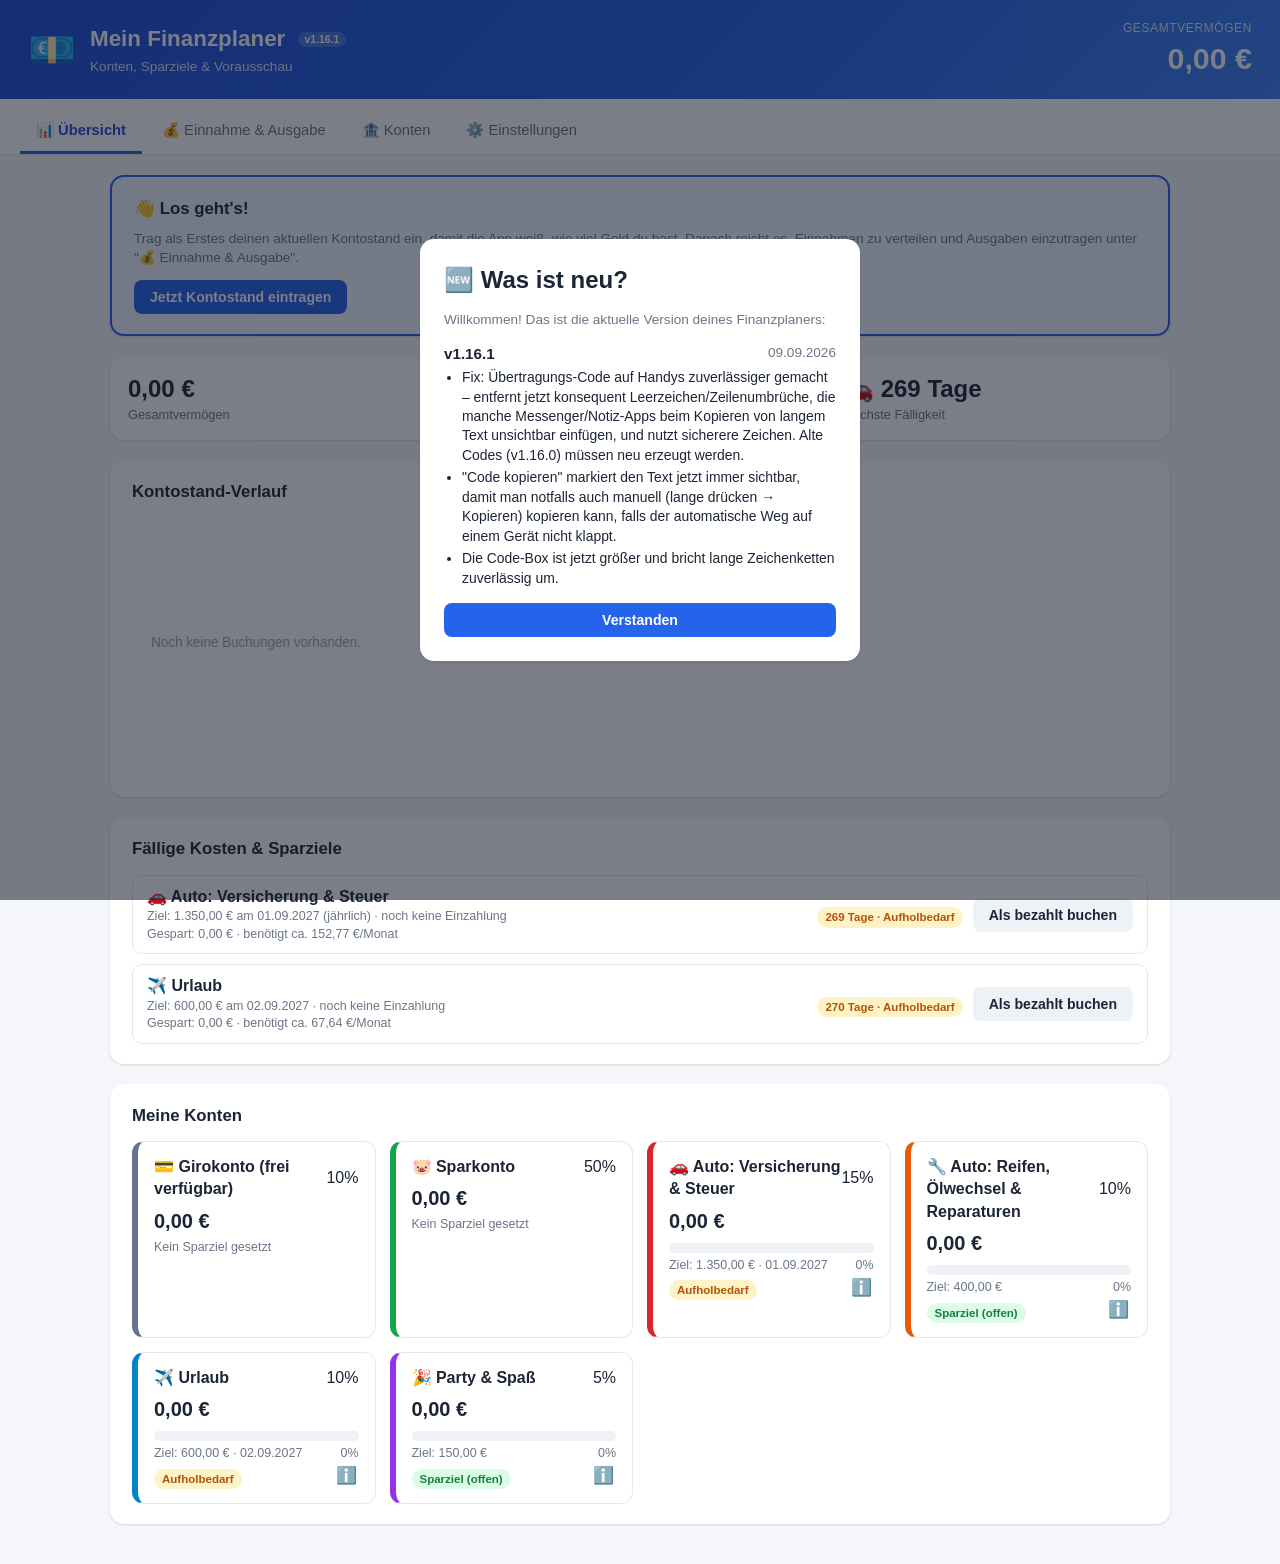
==== commit 100fa8e3: "Make transfer code robust against mobile copy/paste corruption Nutzer meldete, dass die Übertragungs" ====
--- a/index.html
+++ b/index.html
@@ -6,7 +6,7 @@
 <title>Mein Finanzplaner</title>
 <!-- ?v= muss bei jedem Release zusammen mit APP_VERSION in js/app.js erhöht werden,
      sonst liefert der Browser-Cache (max-age 10 Min. auf GitHub Pages) alte Dateien aus. -->
-<link rel="stylesheet" href="css/style.css?v=1.16.0">
+<link rel="stylesheet" href="css/style.css?v=1.16.1">
 </head>
 <body>
 
@@ -236,6 +236,6 @@
 
 <div id="toast" class="toast"></div>
 
-<script src="js/app.js?v=1.16.0"></script>
+<script src="js/app.js?v=1.16.1"></script>
 </body>
 </html>
--- a/css/style.css
+++ b/css/style.css
@@ -272,13 +272,16 @@
 
 .transfer-textarea{
   width:100%;
-  min-height:90px;
+  min-height:140px;
   margin:10px 0;
   padding:10px 12px;
   border:1px solid var(--border);
   border-radius:8px;
   font-family:ui-monospace,SFMono-Regular,Menlo,Consolas,monospace;
   font-size:.78rem;
+  line-height:1.4;
+  overflow-wrap:anywhere;
+  word-break:break-all;
   resize:vertical;
   box-sizing:border-box;
 }
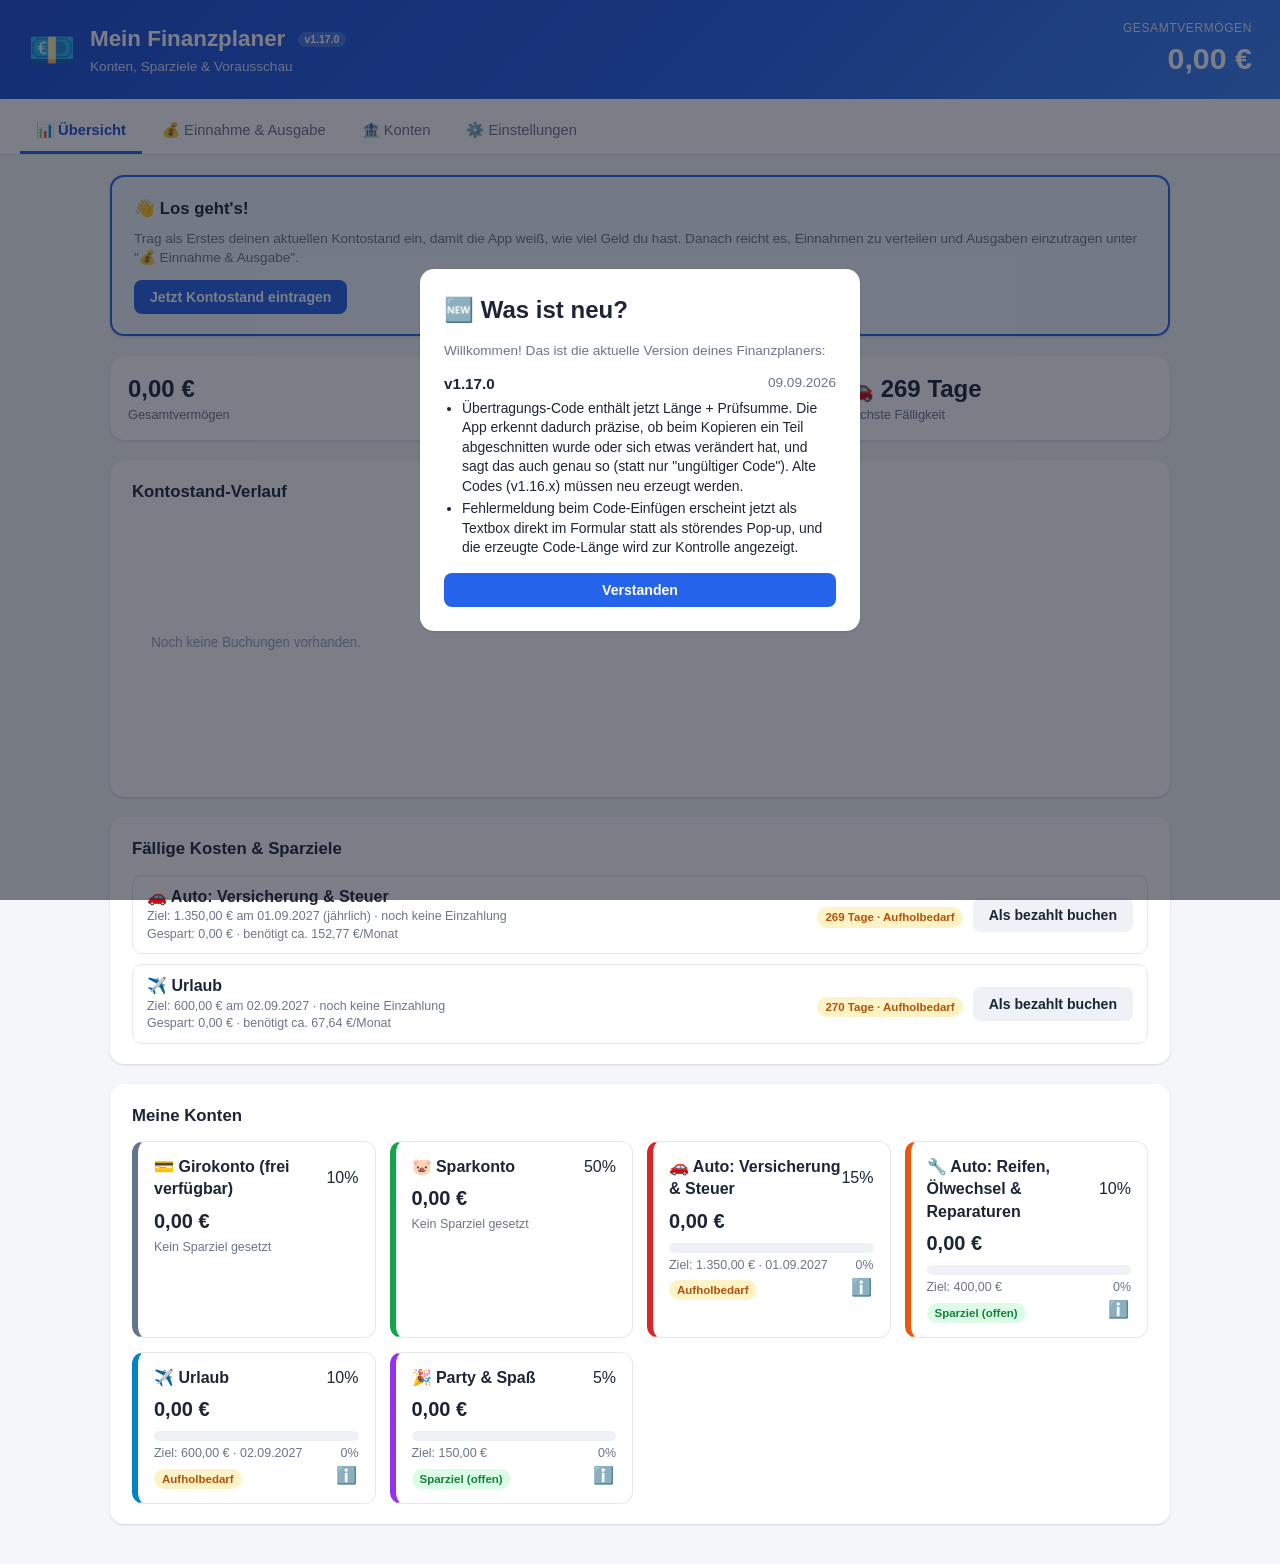
==== commit 91987961: "Add length+checksum validation to transfer code for precise diagnostics Nutzer meldete weiterhin Pro" ====
--- a/index.html
+++ b/index.html
@@ -6,7 +6,7 @@
 <title>Mein Finanzplaner</title>
 <!-- ?v= muss bei jedem Release zusammen mit APP_VERSION in js/app.js erhöht werden,
      sonst liefert der Browser-Cache (max-age 10 Min. auf GitHub Pages) alte Dateien aus. -->
-<link rel="stylesheet" href="css/style.css?v=1.16.1">
+<link rel="stylesheet" href="css/style.css?v=1.17.0">
 </head>
 <body>
 
@@ -212,11 +212,13 @@
         <button id="copyCodeBtn" class="btn-secondary" hidden>📋 Code kopieren</button>
       </div>
       <textarea id="transferCodeOutput" class="transfer-textarea" readonly hidden placeholder="Hier erscheint dein Code."></textarea>
+      <p class="hint" id="transferCodeLength" hidden></p>
 
       <hr class="transfer-divider">
 
       <p class="hint"><strong>Code von einem anderen Gerät einfügen:</strong></p>
       <textarea id="transferCodeInput" class="transfer-textarea" placeholder="Code hier einfügen..."></textarea>
+      <div id="transferCodeError" class="transfer-error" hidden></div>
       <button id="importCodeBtn" class="btn-primary">Code übernehmen</button>
     </div>
 
@@ -236,6 +238,6 @@
 
 <div id="toast" class="toast"></div>
 
-<script src="js/app.js?v=1.16.1"></script>
+<script src="js/app.js?v=1.17.0"></script>
 </body>
 </html>
--- a/css/style.css
+++ b/css/style.css
@@ -286,6 +286,14 @@
   box-sizing:border-box;
 }
 .transfer-divider{border:none;border-top:1px solid var(--border);margin:18px 0;}
+.transfer-error{
+  background:#fee2e2;
+  color:#b91c1c;
+  border-radius:8px;
+  padding:10px 12px;
+  font-size:.85rem;
+  margin-bottom:12px;
+}
 
 .danger-zone{border:1px solid #fecaca;}
 .danger-zone h2{color:#b91c1c;}
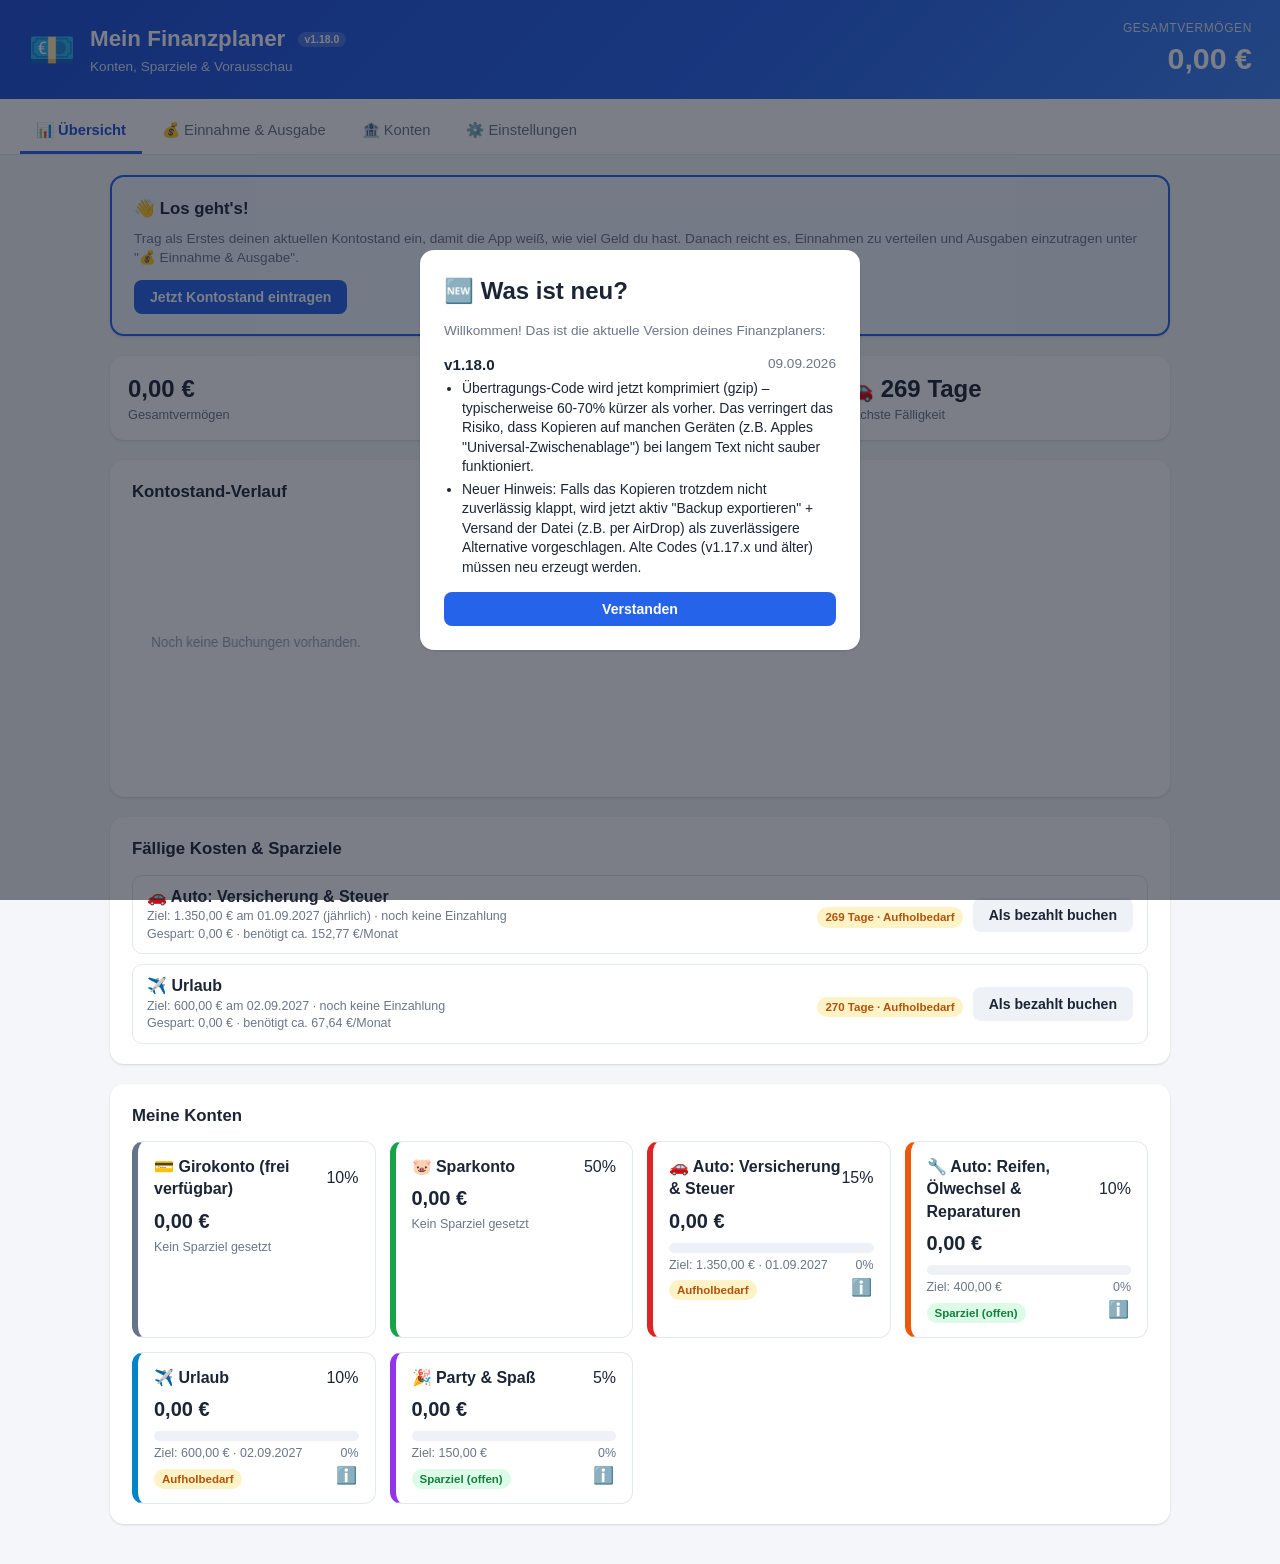
==== commit 7ba952cd: "Compress transfer code and suggest AirDrop fallback for Apple devices Nutzer vermutete ein Zeichen-K" ====
--- a/index.html
+++ b/index.html
@@ -6,7 +6,7 @@
 <title>Mein Finanzplaner</title>
 <!-- ?v= muss bei jedem Release zusammen mit APP_VERSION in js/app.js erhöht werden,
      sonst liefert der Browser-Cache (max-age 10 Min. auf GitHub Pages) alte Dateien aus. -->
-<link rel="stylesheet" href="css/style.css?v=1.17.0">
+<link rel="stylesheet" href="css/style.css?v=1.18.0">
 </head>
 <body>
 
@@ -204,7 +204,8 @@
 
     <div class="card">
       <h2>📲 Auf anderes Gerät übertragen</h2>
-      <p class="hint">Für ein zweites Gerät (z.&nbsp;B. vom Handy aufs iPad): Erzeuge hier einen Code mit all deinen Daten, kopier ihn und schick ihn dir selbst (z.&nbsp;B. per WhatsApp, Mail oder Notizen-App) aufs andere Gerät. Dort einfach unten einfügen. Der Code ist recht lang – das liegt daran, dass die App komplett ohne eigenen Server läuft und nichts online zwischenspeichert.</p>
+      <p class="hint">Für ein zweites Gerät (z.&nbsp;B. vom Handy aufs iPad): Erzeuge hier einen Code mit all deinen Daten, kopier ihn und schick ihn dir selbst (z.&nbsp;B. per WhatsApp, Mail oder Notizen-App) aufs andere Gerät. Dort einfach unten einfügen. Der Code ist komprimiert, kann aber trotzdem länger sein – das liegt daran, dass die App komplett ohne eigenen Server läuft.</p>
+      <p class="hint"><strong>Klappt das Kopieren nicht zuverlässig</strong> (z.&nbsp;B. bei Apple-Geräten kann die automatische "Universal-Zwischenablage" bei langem Text unzuverlässig sein)? Nutz stattdessen weiter unten <strong>"Backup exportieren"</strong> und schick dir die heruntergeladene Datei z.&nbsp;B. per <strong>AirDrop</strong>, Mail oder iCloud Drive – das funktioniert unabhängig von der Textlänge.</p>
 
       <p class="hint"><strong>Code erzeugen:</strong></p>
       <div class="backup-actions">
@@ -238,6 +239,6 @@
 
 <div id="toast" class="toast"></div>
 
-<script src="js/app.js?v=1.17.0"></script>
+<script src="js/app.js?v=1.18.0"></script>
 </body>
 </html>
